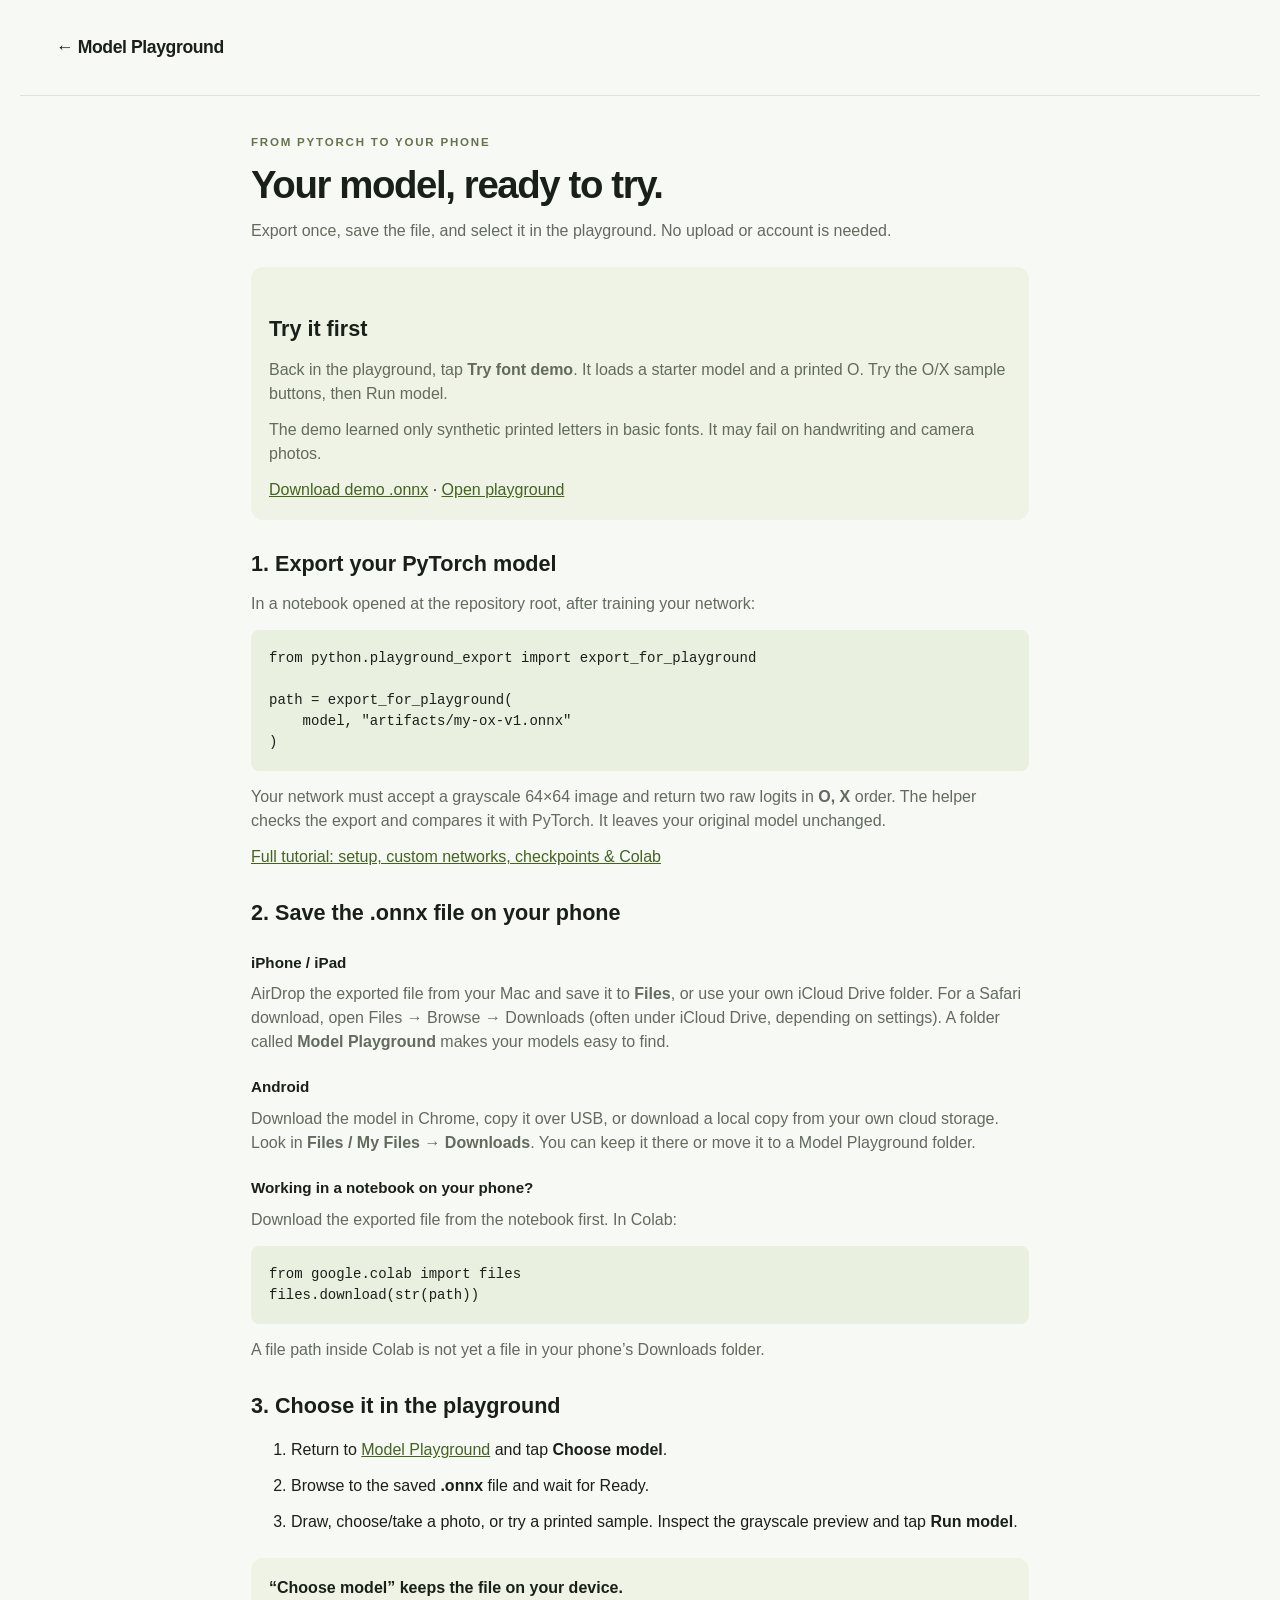
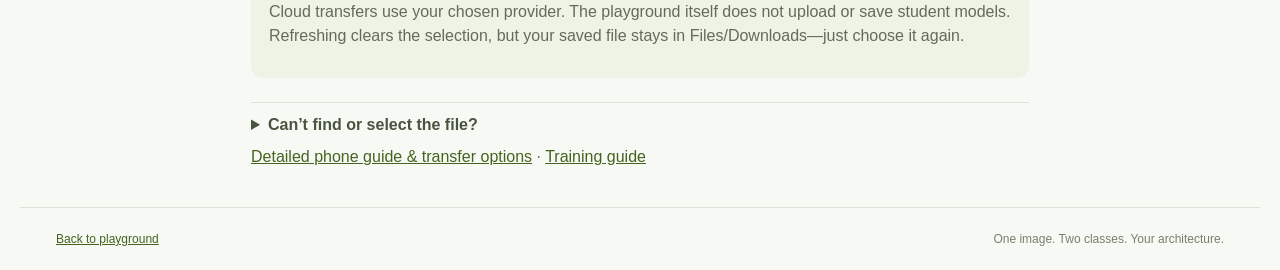
==== website/guide.html @ b74111c2 "Add custom-model export tutorial, basic-font demo and phone onboarding" ====
<!doctype html>
<html lang="en"><head><meta charset="utf-8"><meta name="viewport" content="width=device-width, initial-scale=1"><meta name="description" content="Export a PyTorch model and open its ONNX file on your phone."><meta http-equiv="Content-Security-Policy" content="default-src 'self'; style-src 'self'; object-src 'none'; base-uri 'none'"><title>Export & phone guide · Model Playground</title><link rel="stylesheet" href="./style.css"><link rel="icon" href="./favicon.svg"></head>
<body><header><a class="brand" href="./">← Model Playground</a></header><main class="guide">
<p class="eyebrow">FROM PYTORCH TO YOUR PHONE</p><h1>Your model, ready to try.</h1><p>Export once, save the file, and select it in the playground. No upload or account is needed.</p>
<div class="callout"><h2>Try it first</h2><p>Back in the playground, tap <strong>Try font demo</strong>. It loads a starter model and a printed O. Try the O/X sample buttons, then Run model.</p><p>The demo learned only synthetic printed letters in basic fonts. It may fail on handwriting and camera photos.</p><a href="./demo/basic-fonts.onnx" download="basic-fonts.onnx">Download demo .onnx</a> · <a href="./">Open playground</a></div>
<h2>1. Export your PyTorch model</h2><p>In a notebook opened at the repository root, after training your network:</p>
<pre><code>from python.playground_export import export_for_playground

path = export_for_playground(
    model, "artifacts/my-ox-v1.onnx"
)</code></pre>
<p>Your network must accept a grayscale 64×64 image and return two raw logits in <strong>O, X</strong> order. The helper checks the export and compares it with PyTorch. It leaves your original model unchanged.</p><p><a href="https://github.com/supertweety/model-playground/blob/main/docs/export-tutorial.md">Full tutorial: setup, custom networks, checkpoints & Colab</a></p>
<h2>2. Save the .onnx file on your phone</h2>
<h3>iPhone / iPad</h3><p>AirDrop the exported file from your Mac and save it to <strong>Files</strong>, or use your own iCloud Drive folder. For a Safari download, open Files → Browse → Downloads (often under iCloud Drive, depending on settings). A folder called <strong>Model Playground</strong> makes your models easy to find.</p>
<h3>Android</h3><p>Download the model in Chrome, copy it over USB, or download a local copy from your own cloud storage. Look in <strong>Files / My Files → Downloads</strong>. You can keep it there or move it to a Model Playground folder.</p>
<h3>Working in a notebook on your phone?</h3><p>Download the exported file from the notebook first. In Colab:</p>
<pre><code>from google.colab import files
files.download(str(path))</code></pre><p>A file path inside Colab is not yet a file in your phone’s Downloads folder.</p>
<h2>3. Choose it in the playground</h2><ol><li>Return to <a href="./">Model Playground</a> and tap <strong>Choose model</strong>.</li><li>Browse to the saved <strong>.onnx</strong> file and wait for Ready.</li><li>Draw, choose/take a photo, or try a printed sample. Inspect the grayscale preview and tap <strong>Run model</strong>.</li></ol>
<div class="callout"><strong>“Choose model” keeps the file on your device.</strong><p>Cloud transfers use your chosen provider. The playground itself does not upload or save student models. Refreshing clears the selection, but your saved file stays in Files/Downloads—just choose it again.</p></div>
<details><summary>Can’t find or select the file?</summary><p>Download the actual .onnx, not a sharing link or preview page. Unzip archives first. A .pt checkpoint must be exported, not renamed. If a cloud file is unavailable, save a local copy. Try regular Safari/Chrome if an embedded chat browser limits downloads.</p><p>Models must be one file with embedded weights, up to 32 MiB. For photos, JPEG/PNG is the reliable fallback when HEIC will not open.</p></details>
<p><a href="https://github.com/supertweety/model-playground/blob/main/docs/phone-guide.md">Detailed phone guide & transfer options</a> · <a href="https://github.com/supertweety/model-playground/blob/main/docs/student-guide.md">Training guide</a></p>
</main><footer><a href="./">Back to playground</a><span>One image. Two classes. Your architecture.</span></footer></body></html>
---- website/style.css ----
:root{
  font-family:Inter,ui-sans-serif,-apple-system,BlinkMacSystemFont,"Segoe UI",sans-serif;
  color:#192019;
  background:#f7f9f5;
  font-synthesis:none;
  line-height:1.5;
  --lime:#d1f267;
  --line:#dce2d6;
  --muted:#626b5d
}
*{
  box-sizing:border-box
}
body{
  margin:0
}
button,input{
  font:inherit
}
button,.file-button,summary{
  cursor:pointer
}
button,.file-button{
  min-height:44px;
  border-radius:8px;
  font-size:.9rem;
  font-weight:650
}
button{
  border:1px solid var(--line);
  background:#fff;
  color:inherit;
  padding:10px 16px
}
button:disabled{
  cursor:not-allowed;
  opacity:.45
}
button:focus-visible,a:focus-visible,summary:focus-visible,.file-button:focus-within{
  outline:3px solid #4b6922;
  outline-offset:4px
}
header,main,footer{
  max-width:1240px;
  margin:auto
}
header{
  height:96px;
  display:flex;
  align-items:center;
  justify-content:space-between;
  padding:0 36px;
  border-bottom:1px solid var(--line)
}
.brand{
  display:flex;
  align-items:center;
  gap:12px;
  font-size:1.1rem;
  font-weight:750;
  text-decoration:none;
  color:inherit;
  letter-spacing:-.4px
}
.mark{
  background:var(--lime);
  border:1px solid #b9d655;
  border-radius:8px;
  padding:3px 7px;
  font-family:monospace;
  font-size:23px;
  letter-spacing:-5px;
  width:38px;
  overflow:hidden
}
.mark span{
  position:relative;
  top:4px
}
.privacy{
  font-size:.8rem;
  color:var(--muted)
}
main{
  padding:38px 36px 26px
}
.intro{
  display:flex;
  justify-content:space-between;
  align-items:center;
  margin-bottom:28px
}
.eyebrow{
  font-size:.72rem;
  font-weight:750;
  letter-spacing:1.8px;
  color:#65734c;
  margin:0 0 10px
}
h1{
  font-size:clamp(1.8rem,3vw,2.5rem);
  line-height:1.15;
  letter-spacing:-1.4px;
  margin:0 0 12px
}
p{
  margin:0;
  color:var(--muted)
}
.exercise{
  font-size:64px;
  font-weight:300;
  letter-spacing:-6px;
  line-height:1
}
.exercise span{
  color:#859b53
}
.model-strip{
  display:flex;
  align-items:center;
  gap:16px;
  background:#eef3e5;
  border:1px solid #d9e3c9;
  border-radius:12px;
  padding:20px;
  margin-bottom:24px
}
.step{
  font-family:monospace;
  font-size:.8rem;
  color:#647347
}
.model-copy{
  flex:1;
  min-width:0
}
h2{
  font-size:1rem;
  margin:0;
  font-weight:700
}
h3{
  font-size:.95rem;
  margin:0 0 4px
}
.model-copy p{
  font-size:.875rem;
  overflow-wrap:anywhere;
  margin-top:3px
}
.file-button{
  display:inline-flex;
  position:relative;
  align-items:center;
  justify-content:center;
  background:#20281b;
  color:white;
  padding:10px 16px;
  overflow:hidden;
  text-align:center;
  flex-shrink:0
}
.file-button input{
  position:absolute;
  inset:0;
  opacity:0;
  width:100%;
  height:100%;
  cursor:pointer
}
.quiet{
  background:transparent;
  border:0;
  text-decoration:underline;
  text-underline-offset:4px;
  font-weight:500;
  color:#4e5c43
}
.workbench{
  display:grid;
  grid-template-columns:1.1fr 1fr;
  gap:24px
}
.panel{
  background:#fff;
  border:1px solid var(--line);
  border-radius:14px;
  padding:24px;
  min-width:0
}
.panel-heading{
  display:flex;
  justify-content:space-between;
  align-items:center;
  min-height:44px;
  margin-bottom:14px
}
.panel-heading>div{
  display:flex;
  align-items:center;
  gap:12px
}
.input-actions{
  display:flex;
  gap:8px;
  margin-bottom:16px;
  flex-wrap:wrap
}
.secondary{
  background:#fff;
  color:#45513d;
  border:1px solid var(--line);
  font-weight:500
}
.tab.active{
  background:var(--lime);
  border-color:#bfdc62
}
.drawing-area{
  position:relative;
  max-width:360px;
  margin:auto;
  border:1px solid #dfe5d9;
  border-radius:10px;
  overflow:hidden;
  background:#fff
}
#drawing{
  width:100%;
  height:auto;
  aspect-ratio:1;
  display:block;
  touch-action:none;
  cursor:crosshair
}
#drawing-hint{
  position:absolute;
  inset:0;
  pointer-events:none;
  display:flex;
  justify-content:center;
  align-items:center;
  flex-direction:column;
  color:#c5cec0
}
#drawing-hint span{
  font-size:52px;
  letter-spacing:8px;
  font-weight:300
}
#drawing-hint p{
  font-size:.85rem;
  color:#899280
}
.helper{
  font-size:.83rem;
  line-height:1.5
}
#image-status{
  margin-top:14px
}
.processed{
  display:flex;
  gap:20px;
  align-items:center;
  background:#f6f8f2;
  border:1px solid #e6ebdf;
  border-radius:10px;
  padding:20px;
  margin:18px 0 22px
}
.processed canvas{
  width:104px;
  height:104px;
  image-rendering:pixelated;
  border:1px solid #d8dfd0;
  background:white;
  flex-shrink:0
}
.processed p{
  font-size:.85rem
}
.processed .helper{
  margin-top:10px;
  font-size:.78rem
}
.primary{
  width:100%;
  background:var(--lime);
  border-color:#bdd758;
  display:flex;
  justify-content:space-between;
  align-items:center;
  padding:14px 18px;
  font-size:1rem;
  min-height:52px
}
.primary:disabled{
  opacity:1;
  background:#eef2e8;
  color:#7d8873;
  border-color:#e0e6d8
}
#run-status{
  margin:10px 0 24px;
  min-height:20px
}
.result{
  border-top:1px solid var(--line);
  padding-top:16px
}
.result-top{
  display:flex;
  align-items:center;
  justify-content:space-between;
  margin-bottom:16px
}
.result-top span{
  font-size:.9rem;
  color:var(--muted)
}
.result-top strong{
  font-size:44px;
  line-height:1.1;
  font-weight:500
}
.score-row{
  display:grid;
  grid-template-columns:20px 1fr 68px;
  gap:12px;
  align-items:center;
  margin:15px 0
}
.score-row output{
  text-align:right;
  font-size:.9rem;
  font-variant-numeric:tabular-nums
}
.track{
  height:10px;
  background:#edf0e9;
  border-radius:5px;
  overflow:hidden
}
.track div{
  height:100%;
  width:0;
  background:#8ca747;
  transition:width .2s
}
.caution{
  font-size:.8rem;
  margin-top:23px;
  color:#69735f;
  line-height:1.6
}
.notes{
  display:grid;
  grid-template-columns:1.1fr 1fr;
  gap:30px;
  margin-top:24px;
  font-size:.82rem;
  line-height:1.7
}
.notes strong{
  color:#49543e
}
details{
  border-top:1px solid var(--line);
  padding-top:10px
}
summary{
  font-weight:650;
  color:#49543e;
  min-height:32px
}
details p{
  margin:12px 0
}
code{
  overflow-wrap:anywhere
}
a{
  color:#45631f
}
footer{
  padding:22px 36px;
  border-top:1px solid var(--line);
  display:flex;
  justify-content:space-between;
  font-size:.75rem;
  color:#76816b
}
[hidden]{
  display:none!important
}
.error{
  color:#a63424!important
}
@media(max-width:720px){
  header{
  height:76px;
  padding:0 20px
}
.privacy{
  display:none
}
main{
  padding:28px 20px
}
.exercise{
  display:none
}
.intro{
  margin-bottom:24px
}
.intro p:not(.eyebrow){
  font-size:.94rem
}
.model-strip{
  flex-wrap:wrap;
  padding:16px;
  gap:12px
}
.model-copy{
  flex-basis:75%
}
.model-strip>.file-button{
  margin-left:28px
}
.workbench,.notes{
  grid-template-columns:1fr;
  gap:18px
}
.panel{
  padding:18px
}
.input-actions{
  gap:6px
}
.input-actions>*{
  padding:10px 12px;
  font-size:.83rem
}
.processed{
  padding:16px;
  gap:16px
}
.drawing-area{
  max-width:100%
}
footer{
  padding:20px;
  gap:20px
}
.output-panel{
  scroll-margin-top:20px
}

}
@media(prefers-reduced-motion:reduce){
  *{
  transition:none!important
}

}


@media(max-width:420px){
  .panel-heading{
  align-items:flex-start;
  gap:6px
}
.panel-heading>div{
  gap:8px;
  flex-wrap:wrap
}
.panel-heading h2{
  max-width:100%
}
.processed{
  flex-wrap:wrap
}
.model-strip>.file-button{
  margin-left:0
}
.brand{
  flex-wrap:wrap
}
.input-actions>*{
  flex-shrink:1
}
.score-row{
  grid-template-columns:20px minmax(0,1fr) minmax(50px,auto)
}
footer{
  flex-wrap:wrap
}

}

.getting-started { margin: -8px 0 24px; font-size: .875rem; }
.getting-started>div { display:flex; flex-wrap:wrap; align-items:center; gap:16px; margin-bottom:10px; }
.getting-started p { margin:6px 0; max-width:780px; }
.samples { display:flex; flex-wrap:wrap; align-items:center; gap:8px; margin-bottom:16px; font-size:.85rem; }
.samples select { font:inherit; padding:10px; min-height:44px; max-width:100%; border:1px solid var(--line); border-radius:8px; background:white; color:inherit; }
.samples select:focus-visible { outline:3px solid #4b6922; outline-offset:3px; }
.sr-only { position:absolute; width:1px; height:1px; padding:0; margin:-1px; overflow:hidden; clip:rect(0,0,0,0); white-space:nowrap; border:0; }
.guide { max-width:850px; }
.guide h2 { font-size:1.35rem; margin:28px 0 12px; }
.guide h3 { margin:22px 0 8px; }
.guide p,.guide li { margin-bottom:12px; }
.guide pre { background:#eaf0e0; padding:18px; border-radius:8px; overflow:auto; font-size:.875rem; }
.guide .callout { background:#eef3e5; padding:18px; border-radius:12px; margin:24px 0; }

@media(max-width:420px) { .samples>span { flex-basis:100%; } }
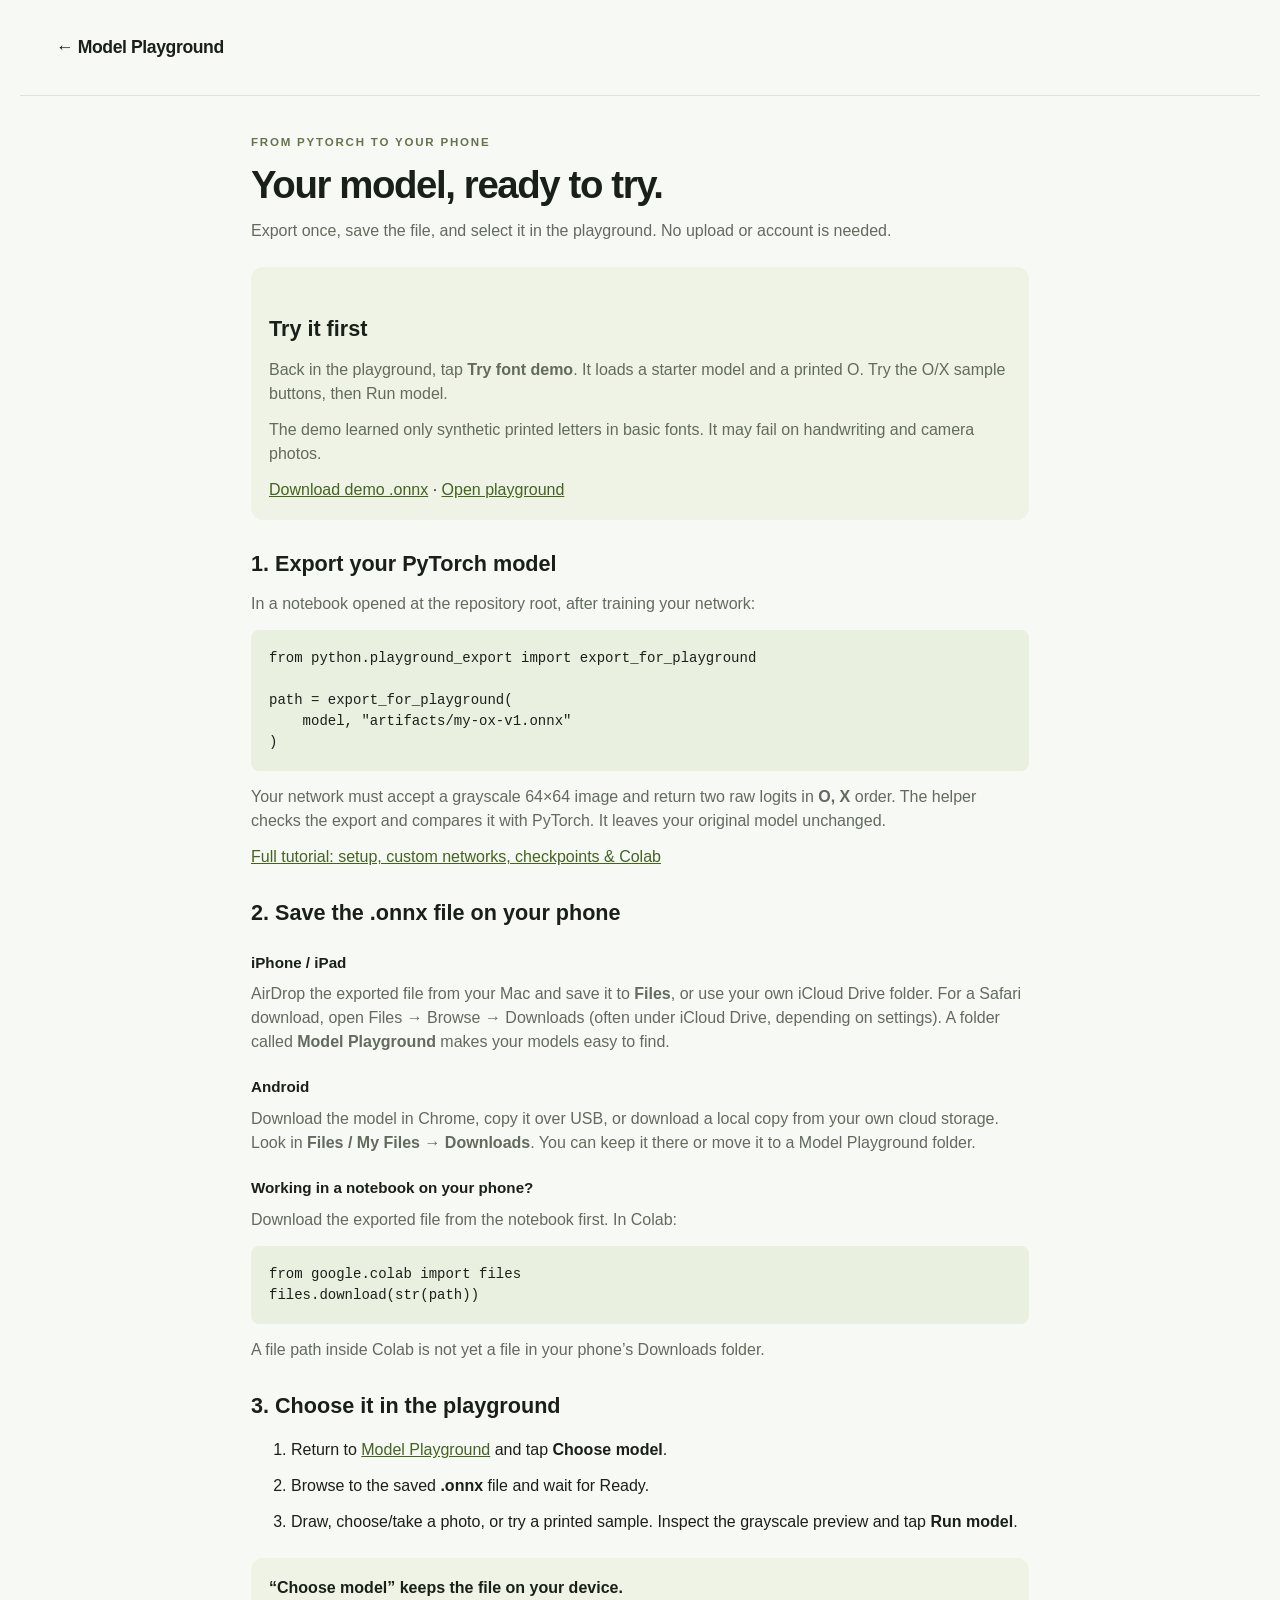
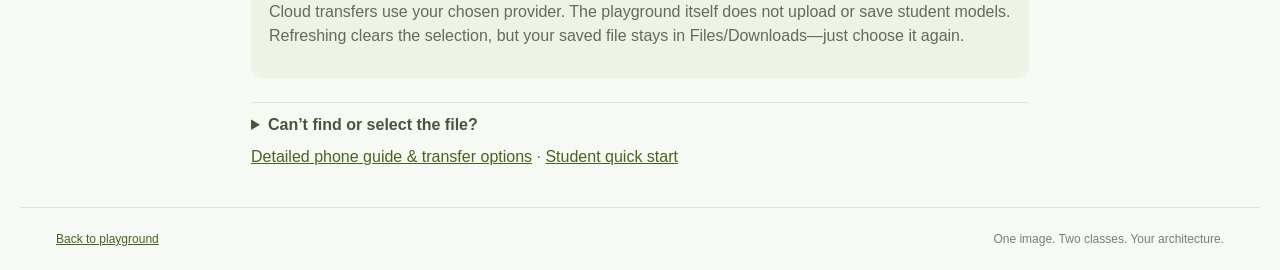
==== commit ce45c5d6: "Focus repository on student model export and browser testing" ====
--- a/website/guide.html
+++ b/website/guide.html
@@ -19,5 +19,5 @@
 <h2>3. Choose it in the playground</h2><ol><li>Return to <a href="./">Model Playground</a> and tap <strong>Choose model</strong>.</li><li>Browse to the saved <strong>.onnx</strong> file and wait for Ready.</li><li>Draw, choose/take a photo, or try a printed sample. Inspect the grayscale preview and tap <strong>Run model</strong>.</li></ol>
 <div class="callout"><strong>“Choose model” keeps the file on your device.</strong><p>Cloud transfers use your chosen provider. The playground itself does not upload or save student models. Refreshing clears the selection, but your saved file stays in Files/Downloads—just choose it again.</p></div>
 <details><summary>Can’t find or select the file?</summary><p>Download the actual .onnx, not a sharing link or preview page. Unzip archives first. A .pt checkpoint must be exported, not renamed. If a cloud file is unavailable, save a local copy. Try regular Safari/Chrome if an embedded chat browser limits downloads.</p><p>Models must be one file with embedded weights, up to 32 MiB. For photos, JPEG/PNG is the reliable fallback when HEIC will not open.</p></details>
-<p><a href="https://github.com/supertweety/model-playground/blob/main/docs/phone-guide.md">Detailed phone guide & transfer options</a> · <a href="https://github.com/supertweety/model-playground/blob/main/docs/student-guide.md">Training guide</a></p>
+<p><a href="https://github.com/supertweety/model-playground/blob/main/docs/phone-guide.md">Detailed phone guide & transfer options</a> · <a href="https://github.com/supertweety/model-playground/blob/main/docs/student-guide.md">Student quick start</a></p>
 </main><footer><a href="./">Back to playground</a><span>One image. Two classes. Your architecture.</span></footer></body></html>
--- a/website/style.css
+++ b/website/style.css
@@ -347,7 +347,7 @@
   height:100%;
   width:0;
   background:#8ca747;
-  transition:width .2s
+  transition:none
 }
 .caution{
   font-size:.8rem;
@@ -515,3 +515,5 @@
 .guide .callout { background:#eef3e5; padding:18px; border-radius:12px; margin:24px 0; }
 
 @media(max-width:420px) { .samples>span { flex-basis:100%; } }
+
+.guide pre { white-space:pre-wrap; overflow-wrap:anywhere; }
